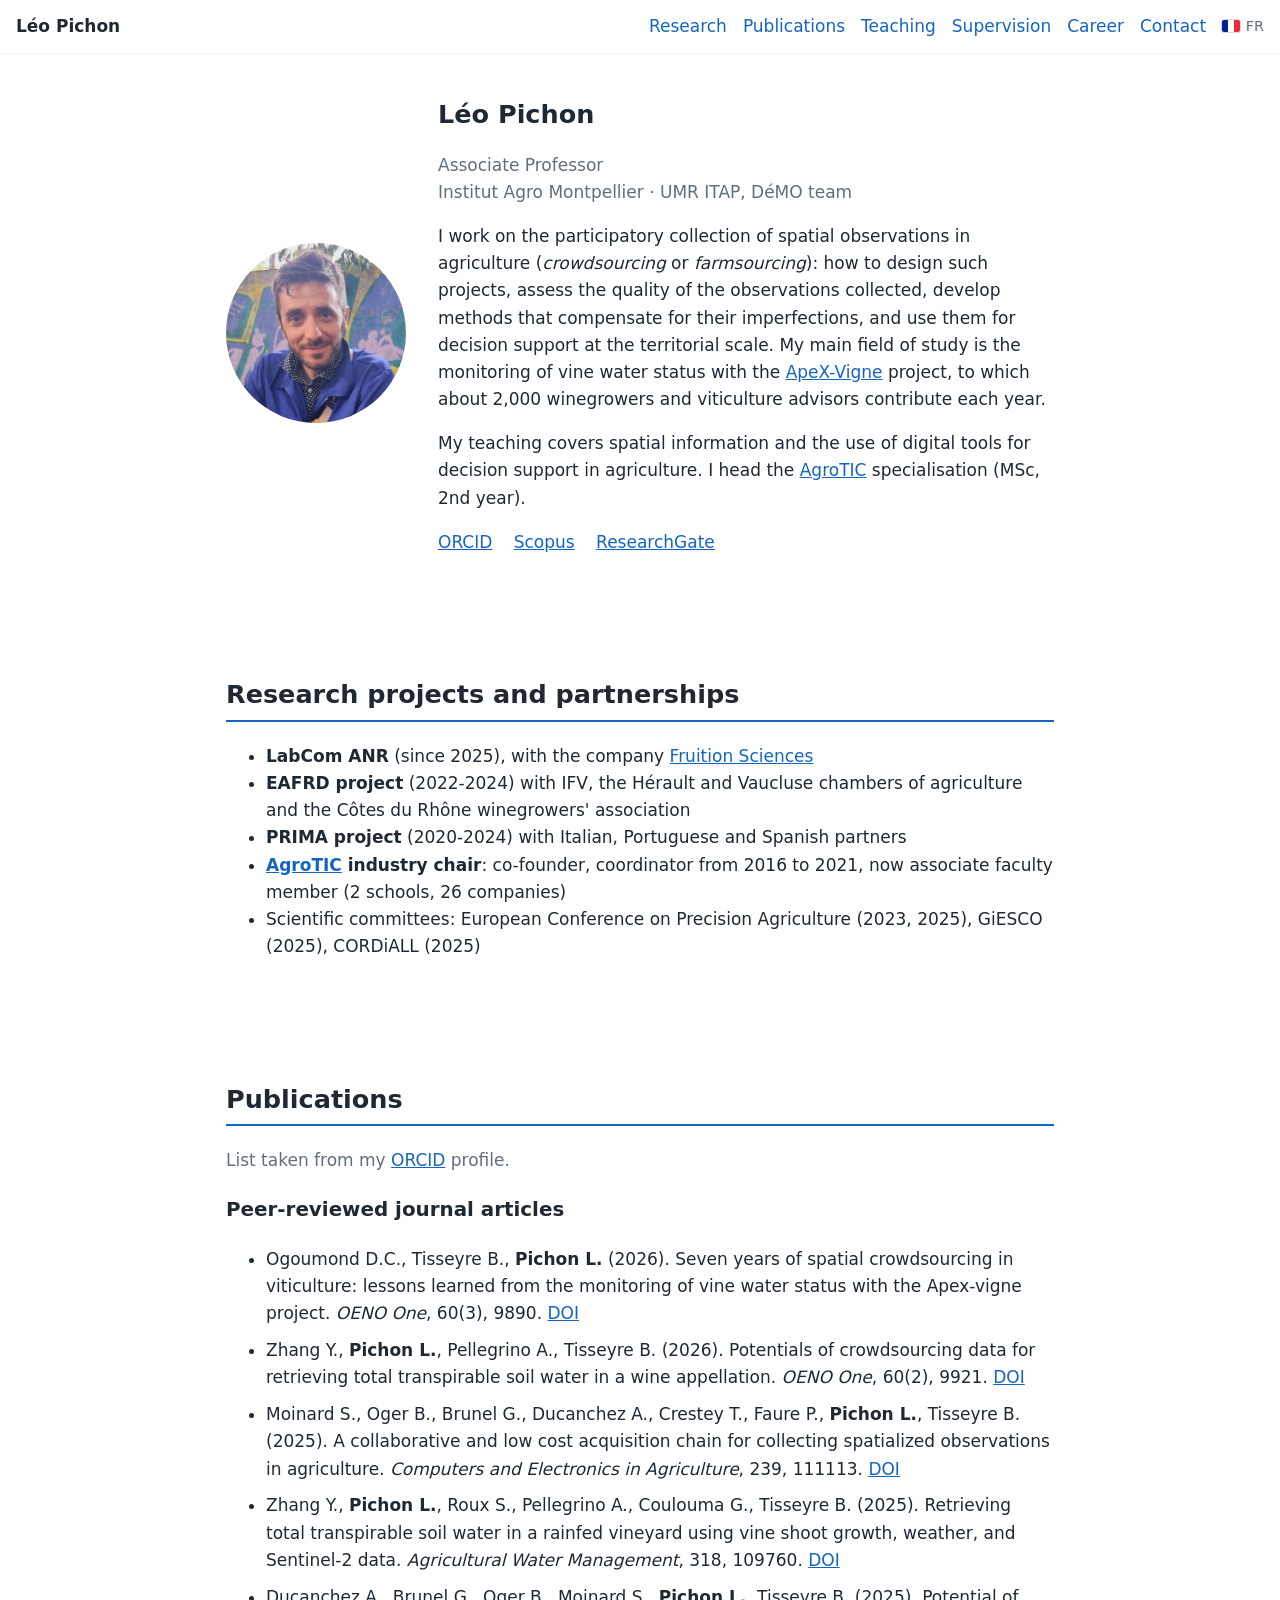
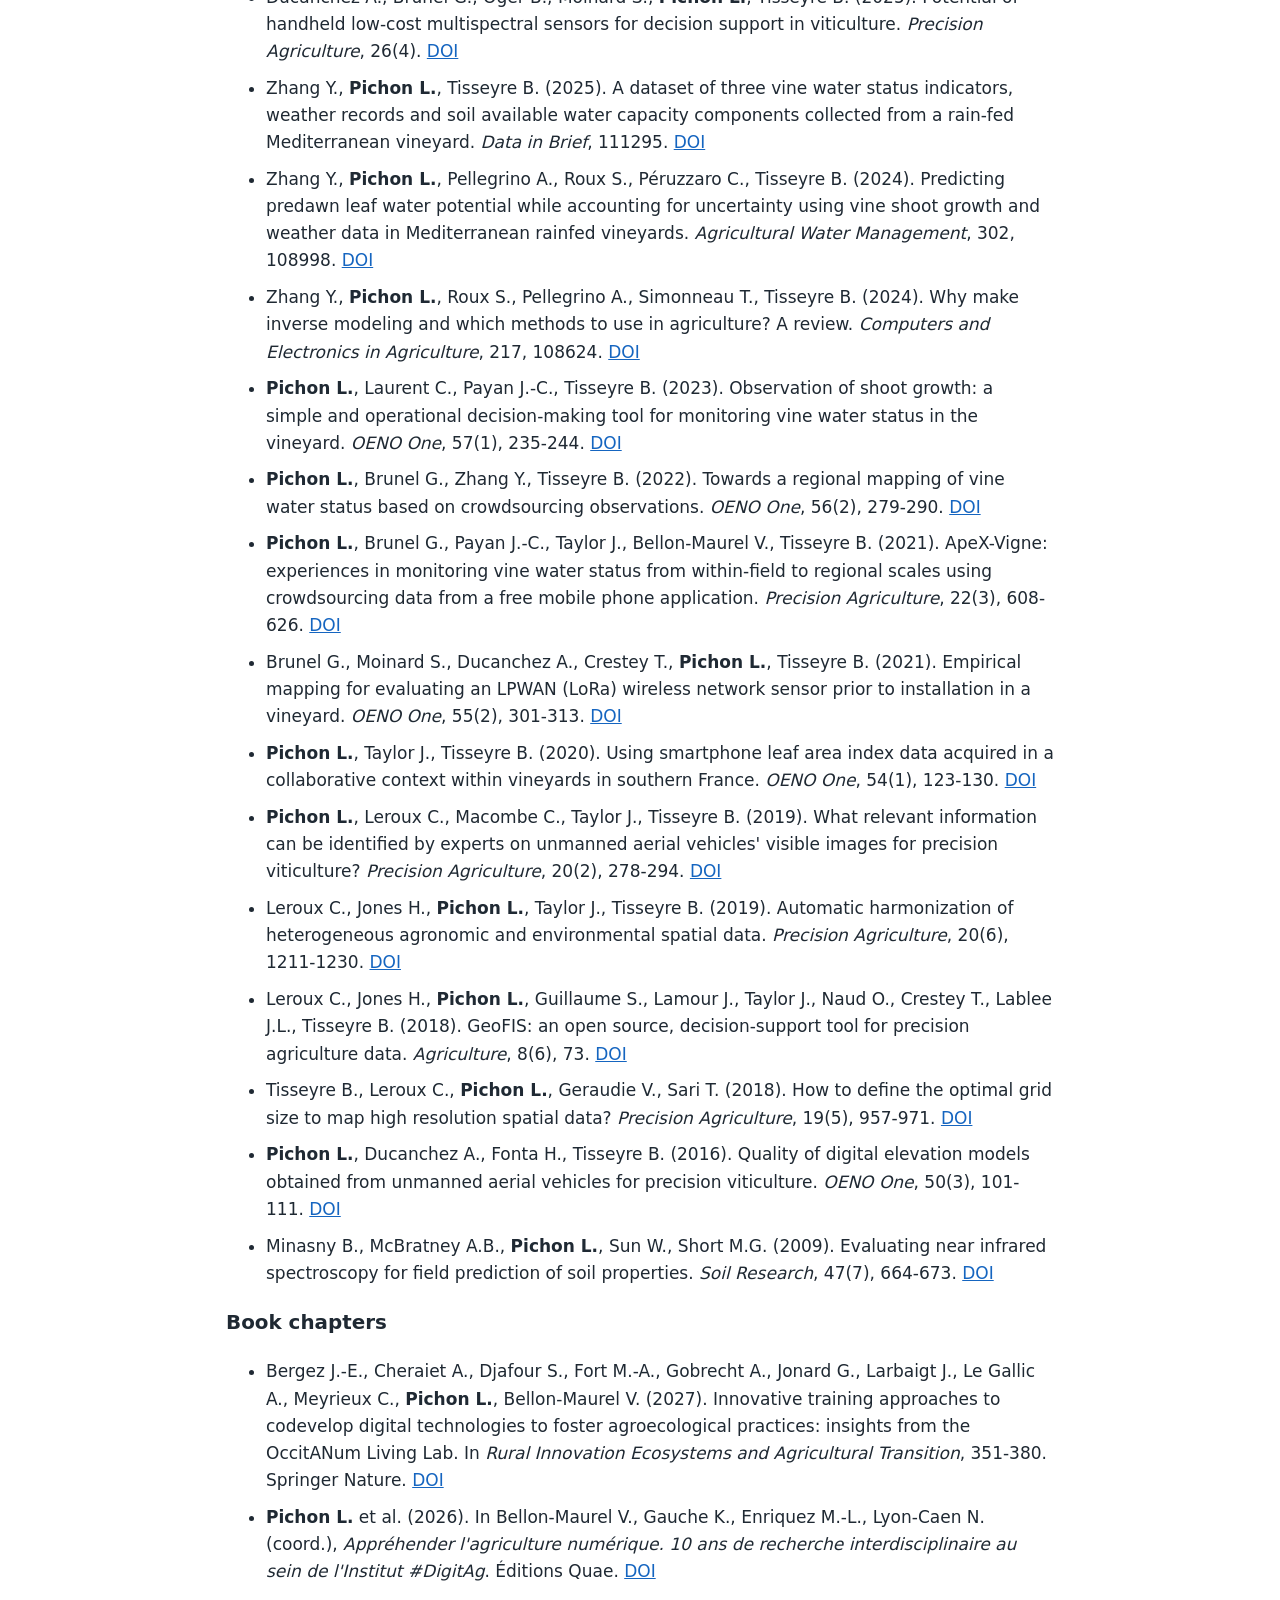
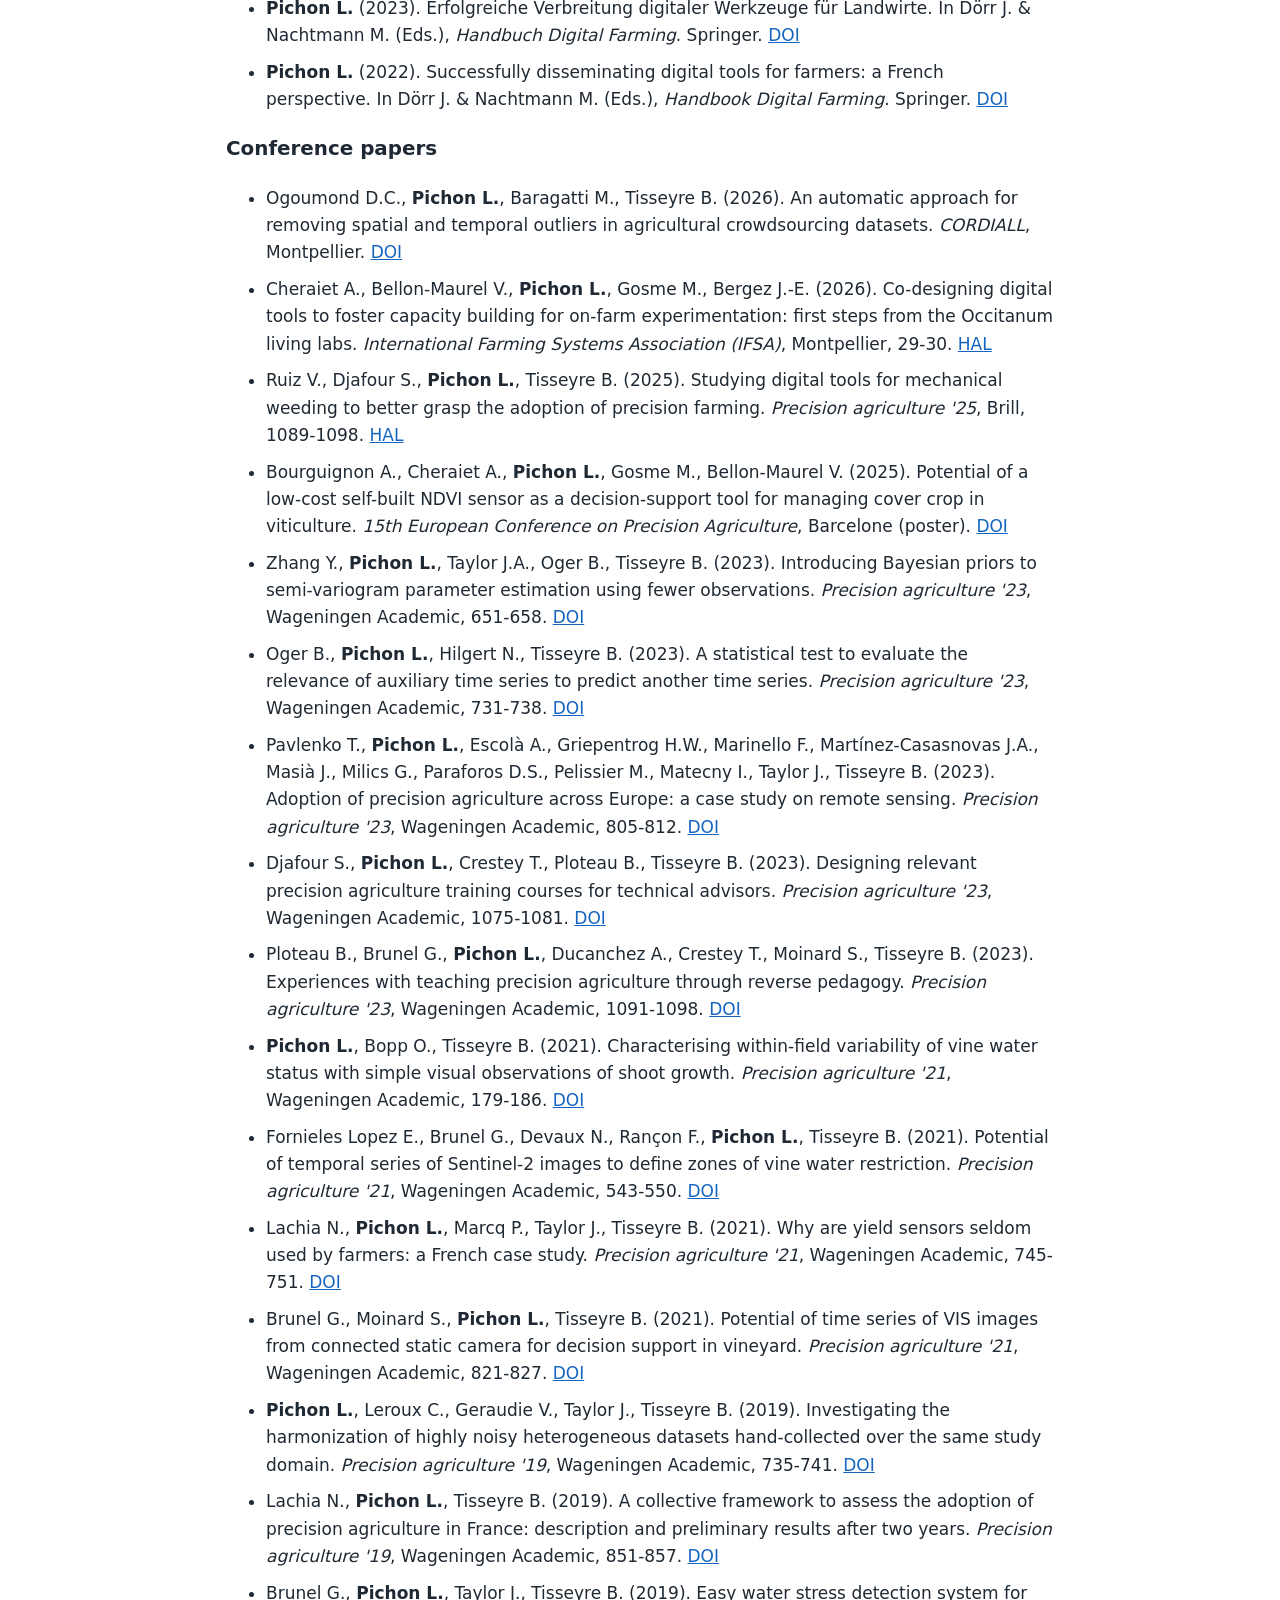
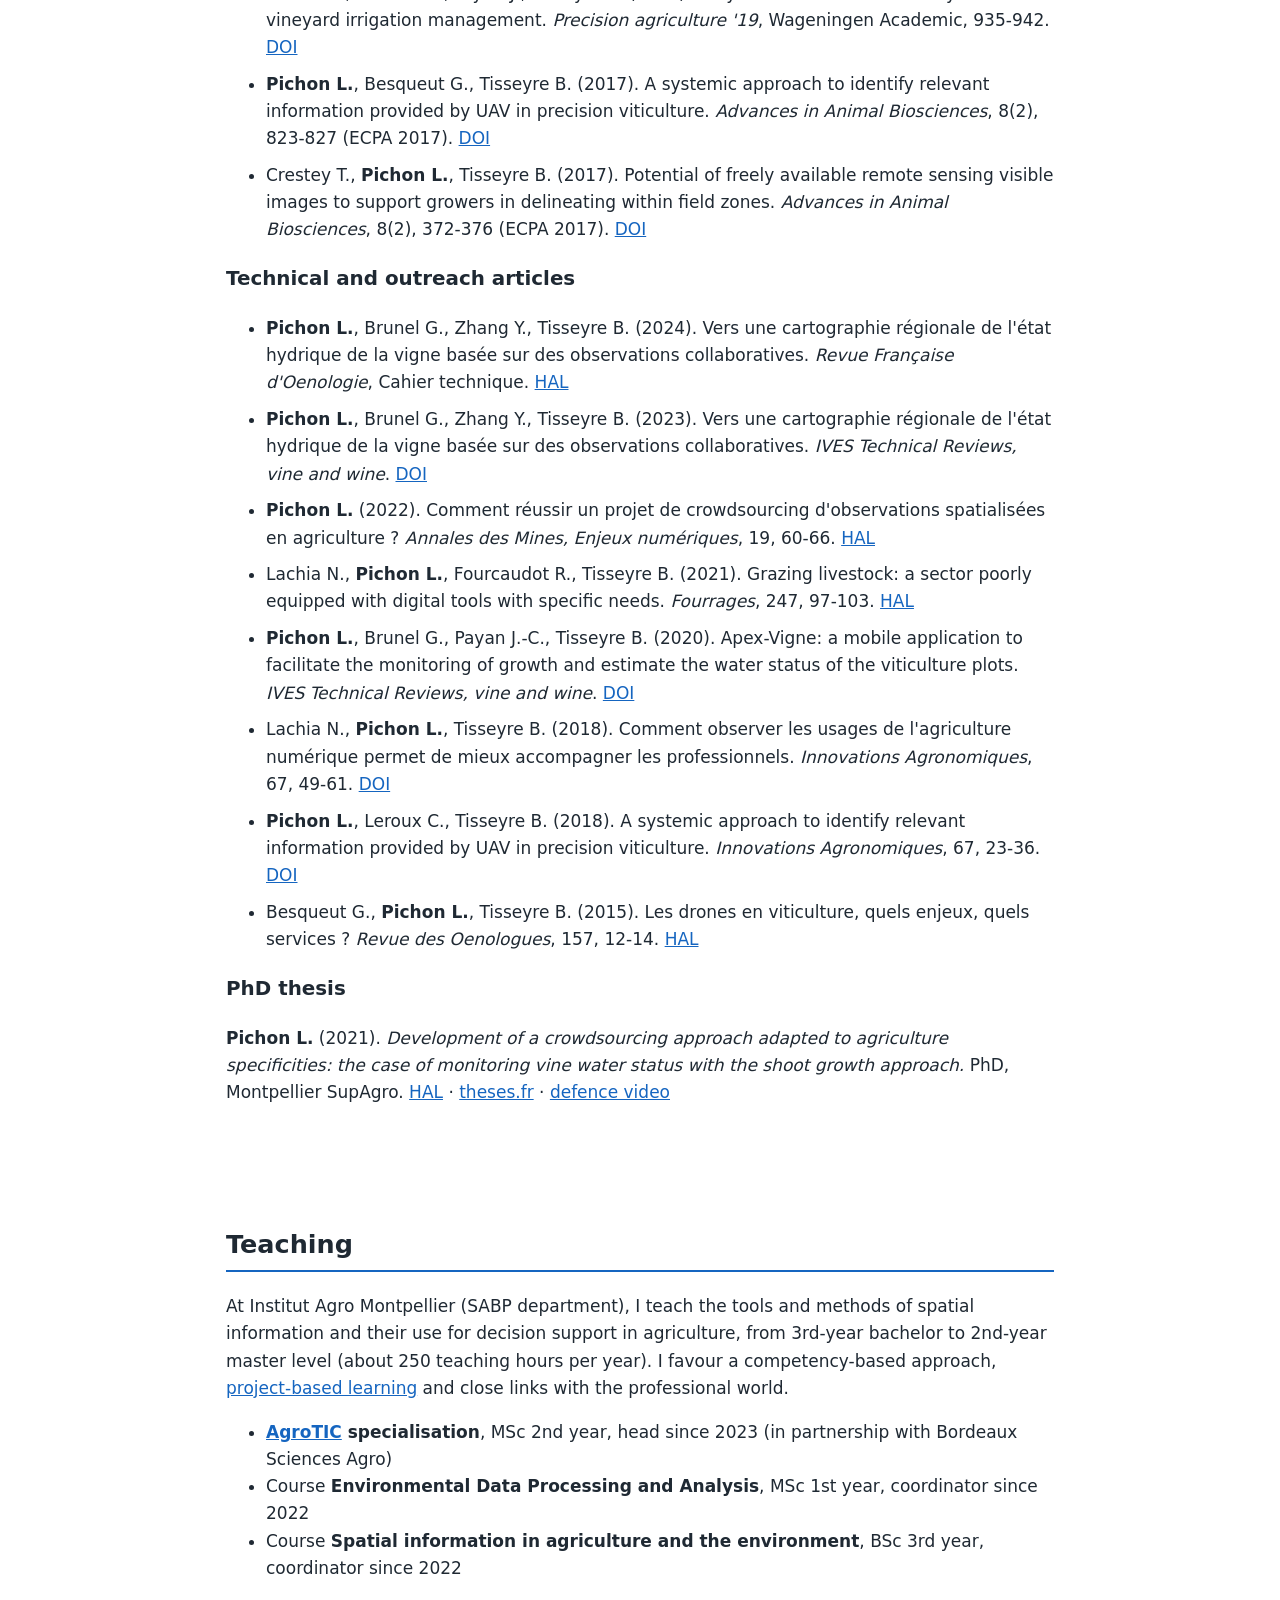
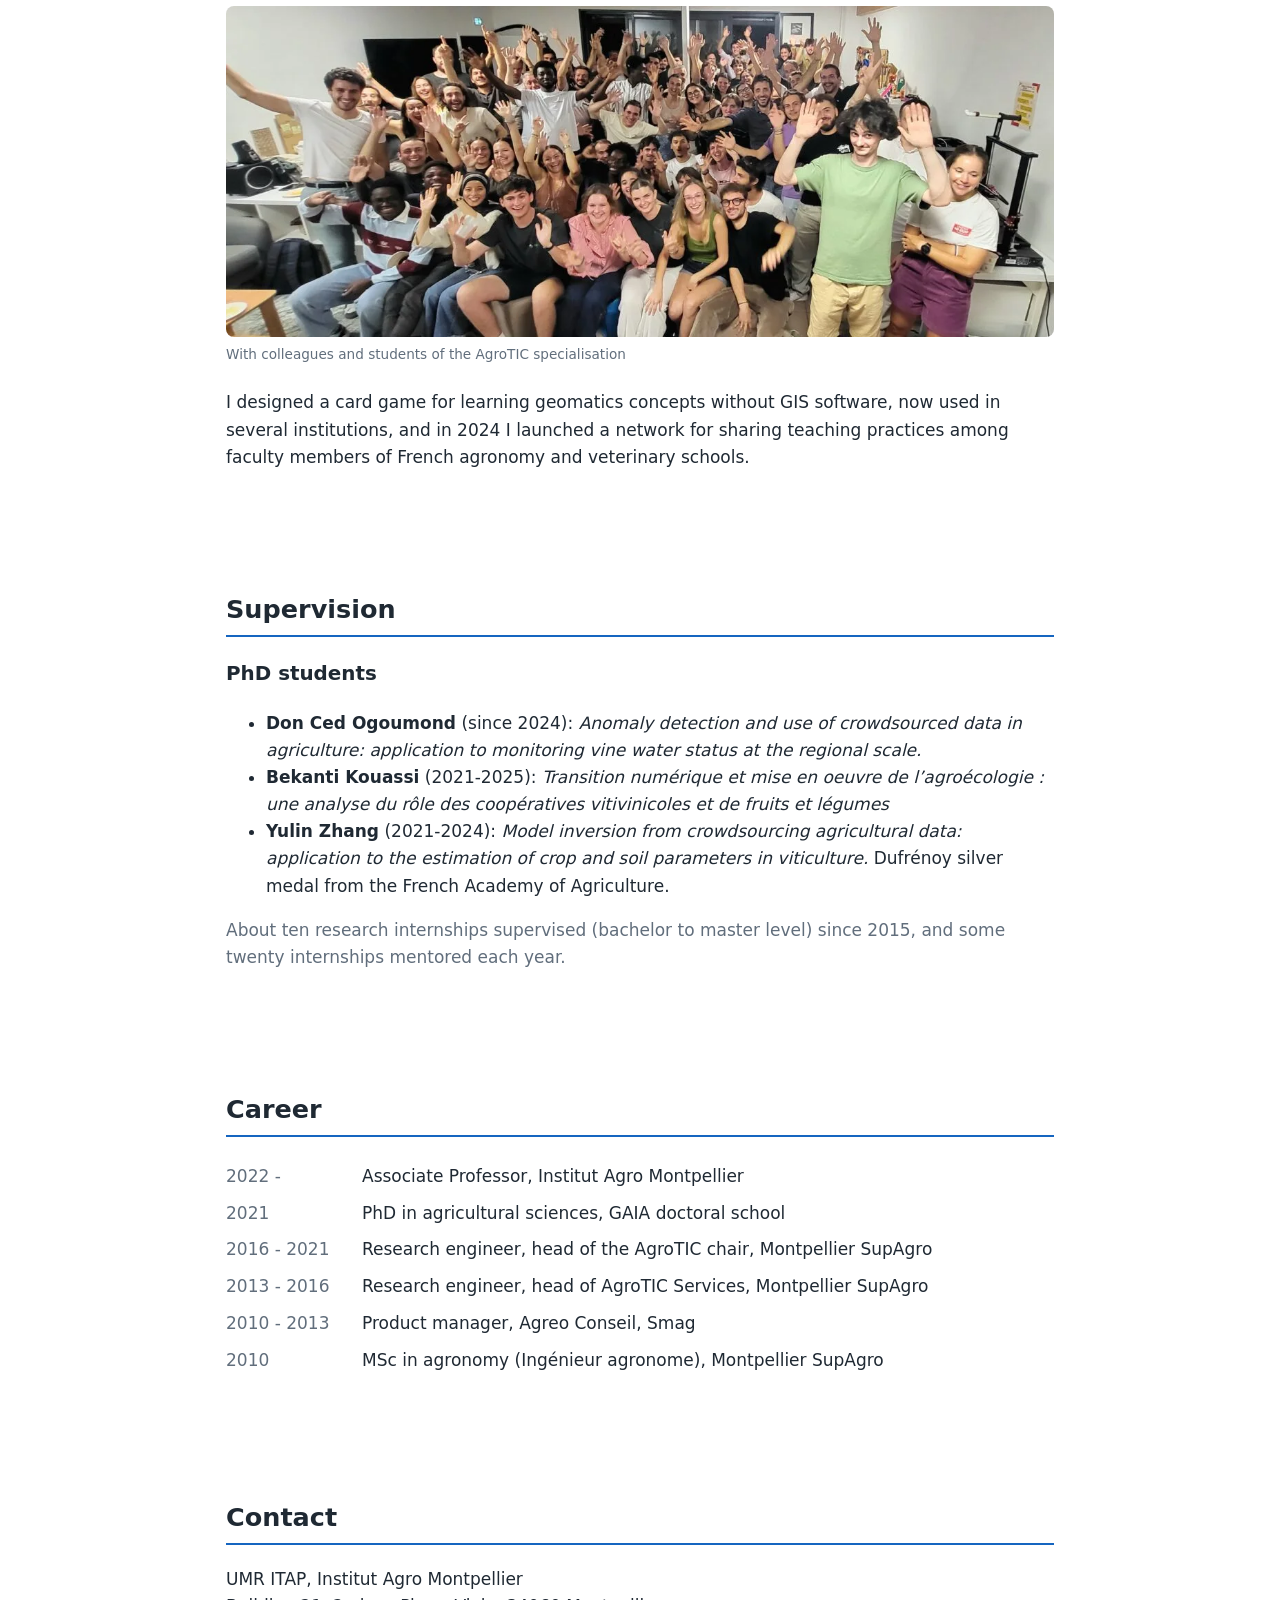
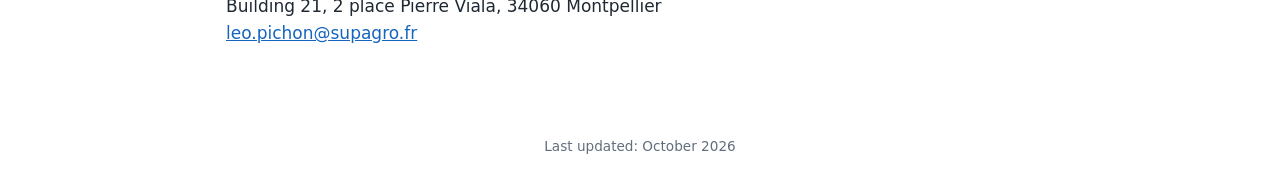
==== en/index.html @ 29e46fef "Ajoute une version anglaise de la page et un drapeau pour changer de langue Co-Authored-By: Claude O" ====
<!doctype html>
<html lang="en">
<head>
  <meta charset="utf-8">
  <meta name="viewport" content="width=device-width, initial-scale=1">
  <title>Personal web page: Léo Pichon · Crowdsourcing in agriculture</title>
  <meta name="description" content="Léo Pichon, associate professor at Institut Agro Montpellier (UMR ITAP). Crowdsourcing in agriculture, vine water status, ApeX-Vigne.">
  <link rel="canonical" href="https://leo-pichon.github.io/en/">
  <link rel="alternate" hreflang="fr" href="https://leo-pichon.github.io/">
  <link rel="alternate" hreflang="en" href="https://leo-pichon.github.io/en/">
  <meta property="og:type" content="profile">
  <meta property="og:title" content="Personal web page: Léo Pichon · Crowdsourcing in agriculture">
  <meta property="og:description" content="Associate professor at Institut Agro Montpellier (UMR ITAP).">
  <meta property="og:url" content="https://leo-pichon.github.io/en/">
  <meta property="og:image" content="https://leo-pichon.github.io/assets/photo.jpg">
  <script type="application/ld+json">
  {"@context":"https://schema.org","@type":"Person","name":"Léo Pichon",
   "jobTitle":"Associate Professor",
   "affiliation":{"@type":"Organization","name":"Institut Agro Montpellier"},
   "url":"https://leo-pichon.github.io/","image":"https://leo-pichon.github.io/assets/photo.jpg",
   "sameAs":["https://orcid.org/0000-0001-9522-2682","https://www.scopus.com/authid/detail.uri?authorId=57201085381","https://www.researchgate.net/profile/Leo-Pichon"]}
  </script>
  <link rel="stylesheet" href="../assets/style.css">
</head>
<body>
<header class="nav">
  <a class="brand" href="./">Léo Pichon</a>
  <nav>
    <a href="#recherche">Research</a>
    <a href="#publications">Publications</a>
    <a href="#enseignement">Teaching</a>
    <a href="#encadrement">Supervision</a>
    <a href="#parcours">Career</a>
    <a href="#contact">Contact</a>
    <a class="lang" href="../" hreflang="fr" lang="fr" title="Version française"><svg viewBox="0 0 3 2" width="18" height="12" aria-hidden="true"><path fill="#002395" d="M0 0h1v2H0z"/><path fill="#fff" d="M1 0h1v2H1z"/><path fill="#ED2939" d="M2 0h1v2H2z"/></svg> FR</a>
  </nav>
</header>

<main>
  <section id="apropos" class="hero">
    <img class="avatar" src="../assets/photo.jpg" alt="Photo of Léo Pichon">
    <div>
      <h1>Léo Pichon</h1>
      <p class="tagline">Associate Professor<br>
        Institut Agro Montpellier · UMR ITAP, DéMO team</p>
      <p>I work on the participatory collection of spatial observations in agriculture
        (<em>crowdsourcing</em> or <em>farmsourcing</em>): how to design such projects,
        assess the quality of the observations collected, develop methods that compensate for their imperfections, and use them for decision support at the territorial scale. My main field of study is the monitoring of vine water status with
        the&nbsp;<a href="https://apexvigne.agrotic.org/">ApeX-Vigne</a> project, to which about 2,000 winegrowers and viticulture advisors contribute each year.</p>
      <p>My teaching covers spatial information and the use of digital tools for decision support in agriculture. I head the <a href="https://www.agrotic.org/">AgroTIC</a> specialisation (MSc, 2nd year).</p>
      <p class="links">
        <a href="https://orcid.org/0000-0001-9522-2682">ORCID</a>
        <a href="https://www.scopus.com/authid/detail.uri?authorId=57201085381">Scopus</a>
        <a href="https://www.researchgate.net/profile/Leo-Pichon">ResearchGate</a></p>
    </div>
  </section>

  <section id="recherche">
    <h2>Research projects and partnerships</h2><ul><li><strong>LabCom ANR</strong> (since 2025), with the company <a href="https://fruitionsciences.com/">Fruition Sciences</a></li>
      <li><strong>EAFRD project</strong> (2022-2024) with IFV, the Hérault and Vaucluse chambers of agriculture and the Côtes du Rhône winegrowers' association</li>
      <li><strong>PRIMA project</strong> (2020-2024) with Italian, Portuguese and Spanish partners</li>
      <li><strong><a href="https://www.agrotic.org/mission/">AgroTIC</a> industry chair</strong>: co-founder, coordinator from 2016 to 2021, now associate faculty member (2 schools, 26 companies)</li>
      <li>Scientific committees: European Conference on Precision Agriculture (2023, 2025), GiESCO (2025), CORDiALL (2025)</li>
    </ul>
  </section>

  <section id="publications">
    <h2>Publications</h2>
    <p class="muted">List taken from my <a href="https://orcid.org/0000-0001-9522-2682">ORCID</a> profile.</p>
    <h3>Peer-reviewed journal articles</h3>
    <ul class="pubs">
      <li>Ogoumond D.C., Tisseyre B., <b>Pichon L.</b> (2026). Seven years of spatial crowdsourcing in viticulture: lessons learned from the monitoring of vine water status with the Apex-vigne project. <em>OENO One</em>, 60(3), 9890. <a href="https://doi.org/10.20870/oeno-one.2026.60.3.9890">DOI</a></li>
      <li>Zhang Y., <b>Pichon L.</b>, Pellegrino A., Tisseyre B. (2026). Potentials of crowdsourcing data for retrieving total transpirable soil water in a wine appellation. <em>OENO One</em>, 60(2), 9921. <a href="https://doi.org/10.20870/oeno-one.2026.60.2.9921">DOI</a></li>
      <li>Moinard S., Oger B., Brunel G., Ducanchez A., Crestey T., Faure P., <b>Pichon L.</b>, Tisseyre B. (2025). A collaborative and low cost acquisition chain for collecting spatialized observations in agriculture. <em>Computers and Electronics in Agriculture</em>, 239, 111113. <a href="https://doi.org/10.1016/j.compag.2025.111113">DOI</a></li>
      <li>Zhang Y., <b>Pichon L.</b>, Roux S., Pellegrino A., Coulouma G., Tisseyre B. (2025). Retrieving total transpirable soil water in a rainfed vineyard using vine shoot growth, weather, and Sentinel-2 data. <em>Agricultural Water Management</em>, 318, 109760. <a href="https://doi.org/10.1016/j.agwat.2025.109760">DOI</a></li>
      <li>Ducanchez A., Brunel G., Oger B., Moinard S., <b>Pichon L.</b>, Tisseyre B. (2025). Potential of handheld low-cost multispectral sensors for decision support in viticulture. <em>Precision Agriculture</em>, 26(4). <a href="https://doi.org/10.1007/s11119-025-10259-9">DOI</a></li>
      <li>Zhang Y., <b>Pichon L.</b>, Tisseyre B. (2025). A dataset of three vine water status indicators, weather records and soil available water capacity components collected from a rain-fed Mediterranean vineyard. <em>Data in Brief</em>, 111295. <a href="https://doi.org/10.1016/j.dib.2025.111295">DOI</a></li>
      <li>Zhang Y., <b>Pichon L.</b>, Pellegrino A., Roux S., Péruzzaro C., Tisseyre B. (2024). Predicting predawn leaf water potential while accounting for uncertainty using vine shoot growth and weather data in Mediterranean rainfed vineyards. <em>Agricultural Water Management</em>, 302, 108998. <a href="https://doi.org/10.1016/j.agwat.2024.108998">DOI</a></li>
      <li>Zhang Y., <b>Pichon L.</b>, Roux S., Pellegrino A., Simonneau T., Tisseyre B. (2024). Why make inverse modeling and which methods to use in agriculture? A review. <em>Computers and Electronics in Agriculture</em>, 217, 108624. <a href="https://doi.org/10.1016/j.compag.2024.108624">DOI</a></li>
      <li><b>Pichon L.</b>, Laurent C., Payan J.-C., Tisseyre B. (2023). Observation of shoot growth: a simple and operational decision-making tool for monitoring vine water status in the vineyard. <em>OENO One</em>, 57(1), 235-244. <a href="https://doi.org/10.20870/oeno-one.2023.57.1.5481">DOI</a></li>
      <li><b>Pichon L.</b>, Brunel G., Zhang Y., Tisseyre B. (2022). Towards a regional mapping of vine water status based on crowdsourcing observations. <em>OENO One</em>, 56(2), 279-290. <a href="https://doi.org/10.20870/oeno-one.2022.56.2.5442">DOI</a></li>
      <li><b>Pichon L.</b>, Brunel G., Payan J.-C., Taylor J., Bellon-Maurel V., Tisseyre B. (2021). ApeX-Vigne: experiences in monitoring vine water status from within-field to regional scales using crowdsourcing data from a free mobile phone application. <em>Precision Agriculture</em>, 22(3), 608-626. <a href="https://doi.org/10.1007/s11119-021-09797-9">DOI</a></li>
      <li>Brunel G., Moinard S., Ducanchez A., Crestey T., <b>Pichon L.</b>, Tisseyre B. (2021). Empirical mapping for evaluating an LPWAN (LoRa) wireless network sensor prior to installation in a vineyard. <em>OENO One</em>, 55(2), 301-313. <a href="https://doi.org/10.20870/oeno-one.2021.55.2.3102">DOI</a></li>
      <li><b>Pichon L.</b>, Taylor J., Tisseyre B. (2020). Using smartphone leaf area index data acquired in a collaborative context within vineyards in southern France. <em>OENO One</em>, 54(1), 123-130. <a href="https://doi.org/10.20870/oeno-one.2020.54.1.2481">DOI</a></li>
      <li><b>Pichon L.</b>, Leroux C., Macombe C., Taylor J., Tisseyre B. (2019). What relevant information can be identified by experts on unmanned aerial vehicles' visible images for precision viticulture? <em>Precision Agriculture</em>, 20(2), 278-294. <a href="https://doi.org/10.1007/s11119-019-09634-0">DOI</a></li>
      <li>Leroux C., Jones H., <b>Pichon L.</b>, Taylor J., Tisseyre B. (2019). Automatic harmonization of heterogeneous agronomic and environmental spatial data. <em>Precision Agriculture</em>, 20(6), 1211-1230. <a href="https://doi.org/10.1007/s11119-019-09650-0">DOI</a></li>
      <li>Leroux C., Jones H., <b>Pichon L.</b>, Guillaume S., Lamour J., Taylor J., Naud O., Crestey T., Lablee J.L., Tisseyre B. (2018). GeoFIS: an open source, decision-support tool for precision agriculture data. <em>Agriculture</em>, 8(6), 73. <a href="https://doi.org/10.3390/agriculture8060073">DOI</a></li>
      <li>Tisseyre B., Leroux C., <b>Pichon L.</b>, Geraudie V., Sari T. (2018). How to define the optimal grid size to map high resolution spatial data? <em>Precision Agriculture</em>, 19(5), 957-971. <a href="https://doi.org/10.1007/s11119-018-9566-5">DOI</a></li>
      <li><b>Pichon L.</b>, Ducanchez A., Fonta H., Tisseyre B. (2016). Quality of digital elevation models obtained from unmanned aerial vehicles for precision viticulture. <em>OENO One</em>, 50(3), 101-111. <a href="https://doi.org/10.20870/oeno-one.2016.50.3.1177">DOI</a></li>
      <li>Minasny B., McBratney A.B., <b>Pichon L.</b>, Sun W., Short M.G. (2009). Evaluating near infrared spectroscopy for field prediction of soil properties. <em>Soil Research</em>, 47(7), 664-673. <a href="https://doi.org/10.1071/SR09005">DOI</a></li>
    </ul>
    <h3>Book chapters</h3>
    <ul class="pubs">
      <li>Bergez J.-E., Cheraiet A., Djafour S., Fort M.-A., Gobrecht A., Jonard G., Larbaigt J., Le Gallic A., Meyrieux C., <b>Pichon L.</b>, Bellon-Maurel V. (2027). Innovative training approaches to codevelop digital technologies to foster agroecological practices: insights from the OccitANum Living Lab. In <em>Rural Innovation Ecosystems and Agricultural Transition</em>, 351-380. Springer Nature. <a href="https://doi.org/10.1007/978-3-032-33157-1_14">DOI</a></li>
      <li><b>Pichon L.</b> et al. (2026). In Bellon-Maurel V., Gauche K., Enriquez M.-L., Lyon-Caen N. (coord.), <em>Appréhender l'agriculture numérique. 10 ans de recherche interdisciplinaire au sein de l'Institut #DigitAg</em>. Éditions Quae. <a href="https://doi.org/10.35690/978-2-7592-4255-9">DOI</a></li>
      <li><b>Pichon L.</b> (2023). Erfolgreiche Verbreitung digitaler Werkzeuge für Landwirte. In Dörr J. &amp; Nachtmann M. (Eds.), <em>Handbuch Digital Farming</em>. Springer. <a href="https://doi.org/10.1007/978-3-662-67086-6">DOI</a></li>
      <li><b>Pichon L.</b> (2022). Successfully disseminating digital tools for farmers: a French perspective. In Dörr J. &amp; Nachtmann M. (Eds.), <em>Handbook Digital Farming</em>. Springer. <a href="https://doi.org/10.1007/978-3-662-64378-5">DOI</a></li>
    </ul>
    <h3>Conference papers</h3>
    <ul class="pubs">
      <li>Ogoumond D.C., <b>Pichon L.</b>, Baragatti M., Tisseyre B. (2026). An automatic approach for removing spatial and temporal outliers in agricultural crowdsourcing datasets. <em>CORDIALL</em>, Montpellier. <a href="https://doi.org/10.17180/3t4g-b096">DOI</a></li>
      <li>Cheraiet A., Bellon-Maurel V., <b>Pichon L.</b>, Gosme M., Bergez J.-E. (2026). Co-designing digital tools to foster capacity building for on-farm experimentation: first steps from the Occitanum living labs. <em>International Farming Systems Association (IFSA)</em>, Montpellier, 29-30. <a href="https://hal.inrae.fr/hal-05700264">HAL</a></li>
      <li>Ruiz V., Djafour S., <b>Pichon L.</b>, Tisseyre B. (2025). Studying digital tools for mechanical weeding to better grasp the adoption of precision farming. <em>Precision agriculture '25</em>, Brill, 1089-1098. <a href="https://institut-agro-montpellier.hal.science/hal-05474745">HAL</a></li>
      <li>Bourguignon A., Cheraiet A., <b>Pichon L.</b>, Gosme M., Bellon-Maurel V. (2025). Potential of a low-cost self-built NDVI sensor as a decision-support tool for managing cover crop in viticulture. <em>15th European Conference on Precision Agriculture</em>, Barcelone (poster). <a href="https://doi.org/10.5821/ebook-9791387613570">DOI</a></li>
      <li>Zhang Y., <b>Pichon L.</b>, Taylor J.A., Oger B., Tisseyre B. (2023). Introducing Bayesian priors to semi-variogram parameter estimation using fewer observations. <em>Precision agriculture '23</em>, Wageningen Academic, 651-658. <a href="https://doi.org/10.3920/978-90-8686-947-3_82">DOI</a></li>
      <li>Oger B., <b>Pichon L.</b>, Hilgert N., Tisseyre B. (2023). A statistical test to evaluate the relevance of auxiliary time series to predict another time series. <em>Precision agriculture '23</em>, Wageningen Academic, 731-738. <a href="https://doi.org/10.3920/978-90-8686-947-3_92">DOI</a></li>
      <li>Pavlenko T., <b>Pichon L.</b>, Escolà A., Griepentrog H.W., Marinello F., Martínez-Casasnovas J.A., Masià J., Milics G., Paraforos D.S., Pelissier M., Matecny I., Taylor J., Tisseyre B. (2023). Adoption of precision agriculture across Europe: a case study on remote sensing. <em>Precision agriculture '23</em>, Wageningen Academic, 805-812. <a href="https://doi.org/10.3920/978-90-8686-947-3_101">DOI</a></li>
      <li>Djafour S., <b>Pichon L.</b>, Crestey T., Ploteau B., Tisseyre B. (2023). Designing relevant precision agriculture training courses for technical advisors. <em>Precision agriculture '23</em>, Wageningen Academic, 1075-1081. <a href="https://doi.org/10.3920/978-90-8686-947-3_135">DOI</a></li>
      <li>Ploteau B., Brunel G., <b>Pichon L.</b>, Ducanchez A., Crestey T., Moinard S., Tisseyre B. (2023). Experiences with teaching precision agriculture through reverse pedagogy. <em>Precision agriculture '23</em>, Wageningen Academic, 1091-1098. <a href="https://doi.org/10.3920/978-90-8686-947-3_137">DOI</a></li>
      <li><b>Pichon L.</b>, Bopp O., Tisseyre B. (2021). Characterising within-field variability of vine water status with simple visual observations of shoot growth. <em>Precision agriculture '21</em>, Wageningen Academic, 179-186. <a href="https://doi.org/10.3920/978-90-8686-916-9_20">DOI</a></li>
      <li>Fornieles Lopez E., Brunel G., Devaux N., Rançon F., <b>Pichon L.</b>, Tisseyre B. (2021). Potential of temporal series of Sentinel-2 images to define zones of vine water restriction. <em>Precision agriculture '21</em>, Wageningen Academic, 543-550. <a href="https://doi.org/10.3920/978-90-8686-916-9_65">DOI</a></li>
      <li>Lachia N., <b>Pichon L.</b>, Marcq P., Taylor J., Tisseyre B. (2021). Why are yield sensors seldom used by farmers: a French case study. <em>Precision agriculture '21</em>, Wageningen Academic, 745-751. <a href="https://doi.org/10.3920/978-90-8686-916-9_89">DOI</a></li>
      <li>Brunel G., Moinard S., <b>Pichon L.</b>, Tisseyre B. (2021). Potential of time series of VIS images from connected static camera for decision support in vineyard. <em>Precision agriculture '21</em>, Wageningen Academic, 821-827. <a href="https://doi.org/10.3920/978-90-8686-916-9_98">DOI</a></li>
      <li><b>Pichon L.</b>, Leroux C., Geraudie V., Taylor J., Tisseyre B. (2019). Investigating the harmonization of highly noisy heterogeneous datasets hand-collected over the same study domain. <em>Precision agriculture '19</em>, Wageningen Academic, 735-741. <a href="https://doi.org/10.3920/978-90-8686-888-9_91">DOI</a></li>
      <li>Lachia N., <b>Pichon L.</b>, Tisseyre B. (2019). A collective framework to assess the adoption of precision agriculture in France: description and preliminary results after two years. <em>Precision agriculture '19</em>, Wageningen Academic, 851-857. <a href="https://doi.org/10.3920/978-90-8686-888-9_105">DOI</a></li>
      <li>Brunel G., <b>Pichon L.</b>, Taylor J., Tisseyre B. (2019). Easy water stress detection system for vineyard irrigation management. <em>Precision agriculture '19</em>, Wageningen Academic, 935-942. <a href="https://doi.org/10.3920/978-90-8686-888-9_115">DOI</a></li>
      <li><b>Pichon L.</b>, Besqueut G., Tisseyre B. (2017). A systemic approach to identify relevant information provided by UAV in precision viticulture. <em>Advances in Animal Biosciences</em>, 8(2), 823-827 (ECPA 2017). <a href="https://doi.org/10.1017/S2040470017001194">DOI</a></li>
      <li>Crestey T., <b>Pichon L.</b>, Tisseyre B. (2017). Potential of freely available remote sensing visible images to support growers in delineating within field zones. <em>Advances in Animal Biosciences</em>, 8(2), 372-376 (ECPA 2017). <a href="https://doi.org/10.1017/S2040470017000437">DOI</a></li>
    </ul>
    <h3>Technical and outreach articles</h3>
    <ul class="pubs">
      <li><b>Pichon L.</b>, Brunel G., Zhang Y., Tisseyre B. (2024). Vers une cartographie régionale de l'état hydrique de la vigne basée sur des observations collaboratives. <em>Revue Française d'Oenologie</em>, Cahier technique. <a href="https://institut-agro-montpellier.hal.science/hal-04943262">HAL</a></li>
      <li><b>Pichon L.</b>, Brunel G., Zhang Y., Tisseyre B. (2023). Vers une cartographie régionale de l'état hydrique de la vigne basée sur des observations collaboratives. <em>IVES Technical Reviews, vine and wine</em>. <a href="https://doi.org/10.20870/ives-tr.2023.7499">DOI</a></li>
      <li><b>Pichon L.</b> (2022). Comment réussir un projet de crowdsourcing d'observations spatialisées en agriculture ? <em>Annales des Mines, Enjeux numériques</em>, 19, 60-66. <a href="https://hal.inrae.fr/hal-05308613">HAL</a></li>
      <li>Lachia N., <b>Pichon L.</b>, Fourcaudot R., Tisseyre B. (2021). Grazing livestock: a sector poorly equipped with digital tools with specific needs. <em>Fourrages</em>, 247, 97-103. <a href="https://hal.inrae.fr/hal-03365284">HAL</a></li>
      <li><b>Pichon L.</b>, Brunel G., Payan J.-C., Tisseyre B. (2020). Apex-Vigne: a mobile application to facilitate the monitoring of growth and estimate the water status of the viticulture plots. <em>IVES Technical Reviews, vine and wine</em>. <a href="https://doi.org/10.20870/ives-tr.2020.3558">DOI</a></li>
      <li>Lachia N., <b>Pichon L.</b>, Tisseyre B. (2018). Comment observer les usages de l'agriculture numérique permet de mieux accompagner les professionnels. <em>Innovations Agronomiques</em>, 67, 49-61. <a href="https://doi.org/10.15454/LLW3BS">DOI</a></li>
      <li><b>Pichon L.</b>, Leroux C., Tisseyre B. (2018). A systemic approach to identify relevant information provided by UAV in precision viticulture. <em>Innovations Agronomiques</em>, 67, 23-36. <a href="https://doi.org/10.15454/sk6m7b">DOI</a></li>
      <li>Besqueut G., <b>Pichon L.</b>, Tisseyre B. (2015). Les drones en viticulture, quels enjeux, quels services ? <em>Revue des Oenologues</em>, 157, 12-14. <a href="https://hal.inrae.fr/hal-02602076">HAL</a></li>
    </ul>
    <h3>PhD thesis</h3>
    <p><b>Pichon L.</b> (2021). <em>Development of a crowdsourcing approach adapted to agriculture specificities: the case of monitoring vine water status with the shoot growth approach.</em> PhD, Montpellier SupAgro.
      <a href="https://theses.hal.science/tel-04065976">HAL</a> · <a href="https://www.theses.fr/s194732">theses.fr</a> · <a href="https://www.youtube.com/watch?v=z3uXicsBjlw&amp;t=8128s">defence video</a></p>
  </section>

  <section id="enseignement">
    <h2>Teaching</h2>
    <p>At Institut Agro Montpellier (SABP department), I teach the tools and methods of spatial information
      and their use for decision support in agriculture, from 3rd-year bachelor to 2nd-year master level (about 250 teaching hours per year).
      I favour a competency-based approach, <a href="https://www.youtube.com/watch?v=vGZlplYFHZA">project-based learning</a> and close links with the professional world.</p>
    <ul>
      <li><strong><a href="https://www.agrotic.org/">AgroTIC</a> specialisation</strong>, MSc 2nd year, head since 2023 (in partnership with Bordeaux Sciences Agro)</li><li>Course <strong>Environmental Data Processing and Analysis</strong>, MSc 1st year, coordinator since 2022</li><li>Course <strong>Spatial information in agriculture and the environment</strong>, BSc 3rd year, coordinator since 2022</li>
    </ul>
    <figure class="photo">
      <img src="../assets/paella.webp" width="1200" height="480" alt="AgroTIC specialisation graduation paella, with teachers, students and graduates" loading="lazy">
      <figcaption>With colleagues and students of the AgroTIC specialisation</figcaption>
    </figure>
    <p>I designed a card game for learning geomatics concepts without GIS software, now
      used in several institutions, and in 2024 I launched a network for sharing teaching practices among
      faculty members of French agronomy and veterinary schools.</p>
  </section>

  <section id="encadrement">
    <h2>Supervision</h2>
    <h3>PhD students</h3>
    <ul>
      <li><strong>Don Ced Ogoumond</strong> (since 2024): <em>Anomaly detection and use of crowdsourced data in agriculture: application to monitoring vine water status at the regional scale.</em></li>
      <li><strong>Bekanti Kouassi</strong> (2021-2025): <em>Transition numérique et mise en oeuvre de l’agroécologie : une analyse du rôle des coopératives vitivinicoles et de fruits et légumes</em></li>
      <li><strong>Yulin Zhang</strong> (2021-2024): <em>Model inversion from crowdsourcing agricultural data: application to the estimation of crop and soil parameters in viticulture.</em> Dufrénoy silver medal from the French Academy of Agriculture.</li>
    </ul>
    <p class="muted">About ten research internships supervised (bachelor to master level) since 2015, and some twenty internships mentored each year.</p>
  </section>

  <section id="parcours">
    <h2>Career</h2>
    <ul class="timeline">
      <li><span>2022 -</span> Associate Professor, Institut Agro Montpellier</li><li><span>2021</span> PhD in agricultural sciences, GAIA doctoral school</li>
      <li><span>2016 - 2021</span> Research engineer, head of the AgroTIC chair, Montpellier SupAgro</li>
      <li><span>2013 - 2016</span> Research engineer, head of AgroTIC Services, Montpellier SupAgro</li>
      <li><span>2010 - 2013</span> Product manager, Agreo Conseil, Smag</li><li><span>2010</span> MSc in agronomy (Ingénieur agronome), Montpellier SupAgro</li>
    </ul>
  </section>

  <section id="contact">
    <h2>Contact</h2>
    <p>UMR ITAP, Institut Agro Montpellier<br>
       Building 21, 2 place Pierre Viala, 34060 Montpellier<br>
       <a href="mailto:leo.pichon@supagro.fr">leo.pichon@supagro.fr</a></p>
  </section>
</main>

<footer>Last updated: October 2026</footer>
</body>
</html>
---- assets/style.css ----
:root { --fg:#1f2933; --muted:#616e7c; --accent:#1565c0; --bg:#fff; --card:#f5f7fa; }
@media (prefers-color-scheme: dark) {
  :root { --fg:#e4e7eb; --muted:#9aa5b1; --accent:#64b5f6; --bg:#14181d; --card:#1f252c; }
}
* { box-sizing: border-box; }
body { margin:0; font:17px/1.6 system-ui, -apple-system, "Segoe UI", sans-serif; color:var(--fg); background:var(--bg); }
a { color:var(--accent); }
.nav { position:sticky; top:0; display:flex; flex-wrap:wrap; gap:.5rem 1.5rem; justify-content:space-between;
  align-items:center; padding:.8rem 1rem; background:var(--bg); border-bottom:1px solid var(--card); z-index:1; }
.nav nav { display:flex; flex-wrap:wrap; gap:.3rem 1rem; }
.nav a { text-decoration:none; }
.brand { font-weight:600; color:var(--fg) !important; }
main { max-width:860px; margin:0 auto; padding:0 1rem; }
section { padding:2.5rem 0; scroll-margin-top:4rem; }
h2 { border-bottom:2px solid var(--accent); padding-bottom:.3rem; }
.hero { display:flex; gap:2rem; align-items:center; flex-wrap:wrap; }
.avatar { width:180px; height:180px; border-radius:50%; object-fit:cover; background:var(--card); }
.hero > div { flex:1 1 300px; }
.hero h1 { margin:0; }
.tagline, .muted { color:var(--muted); }
.links a { margin-right:1rem; white-space:nowrap; }
.cards { display:grid; grid-template-columns:repeat(auto-fit, minmax(220px, 1fr)); gap:1rem; }
.cards article { background:var(--card); padding:1rem; border-radius:8px; }
.cards h3 { margin-top:0; font-size:1.05rem; }
.pubs li { margin-bottom:.6rem; }
footer { text-align:center; color:var(--muted); font-size:.85rem; padding:2rem 1rem; }
.avatar { display:flex; align-items:center; justify-content:center; font-size:3.5rem; font-weight:600; color:var(--accent); }
.timeline { list-style:none; padding:0; }
.timeline li { display:flex; gap:1rem; padding:.3rem 0; }
.timeline span { flex:0 0 7.5rem; color:var(--muted); }
.photo { margin:1.5rem 0; }
.photo img { width:100%; height:auto; border-radius:8px; display:block; }
.photo figcaption { color:var(--muted); font-size:.85rem; margin-top:.4rem; }
.nav a.lang { display:inline-flex; align-items:center; gap:.35rem; font-size:.9rem; color:var(--muted); }
.nav a.lang svg { border-radius:2px; box-shadow:0 0 0 1px rgba(0,0,0,.15); }
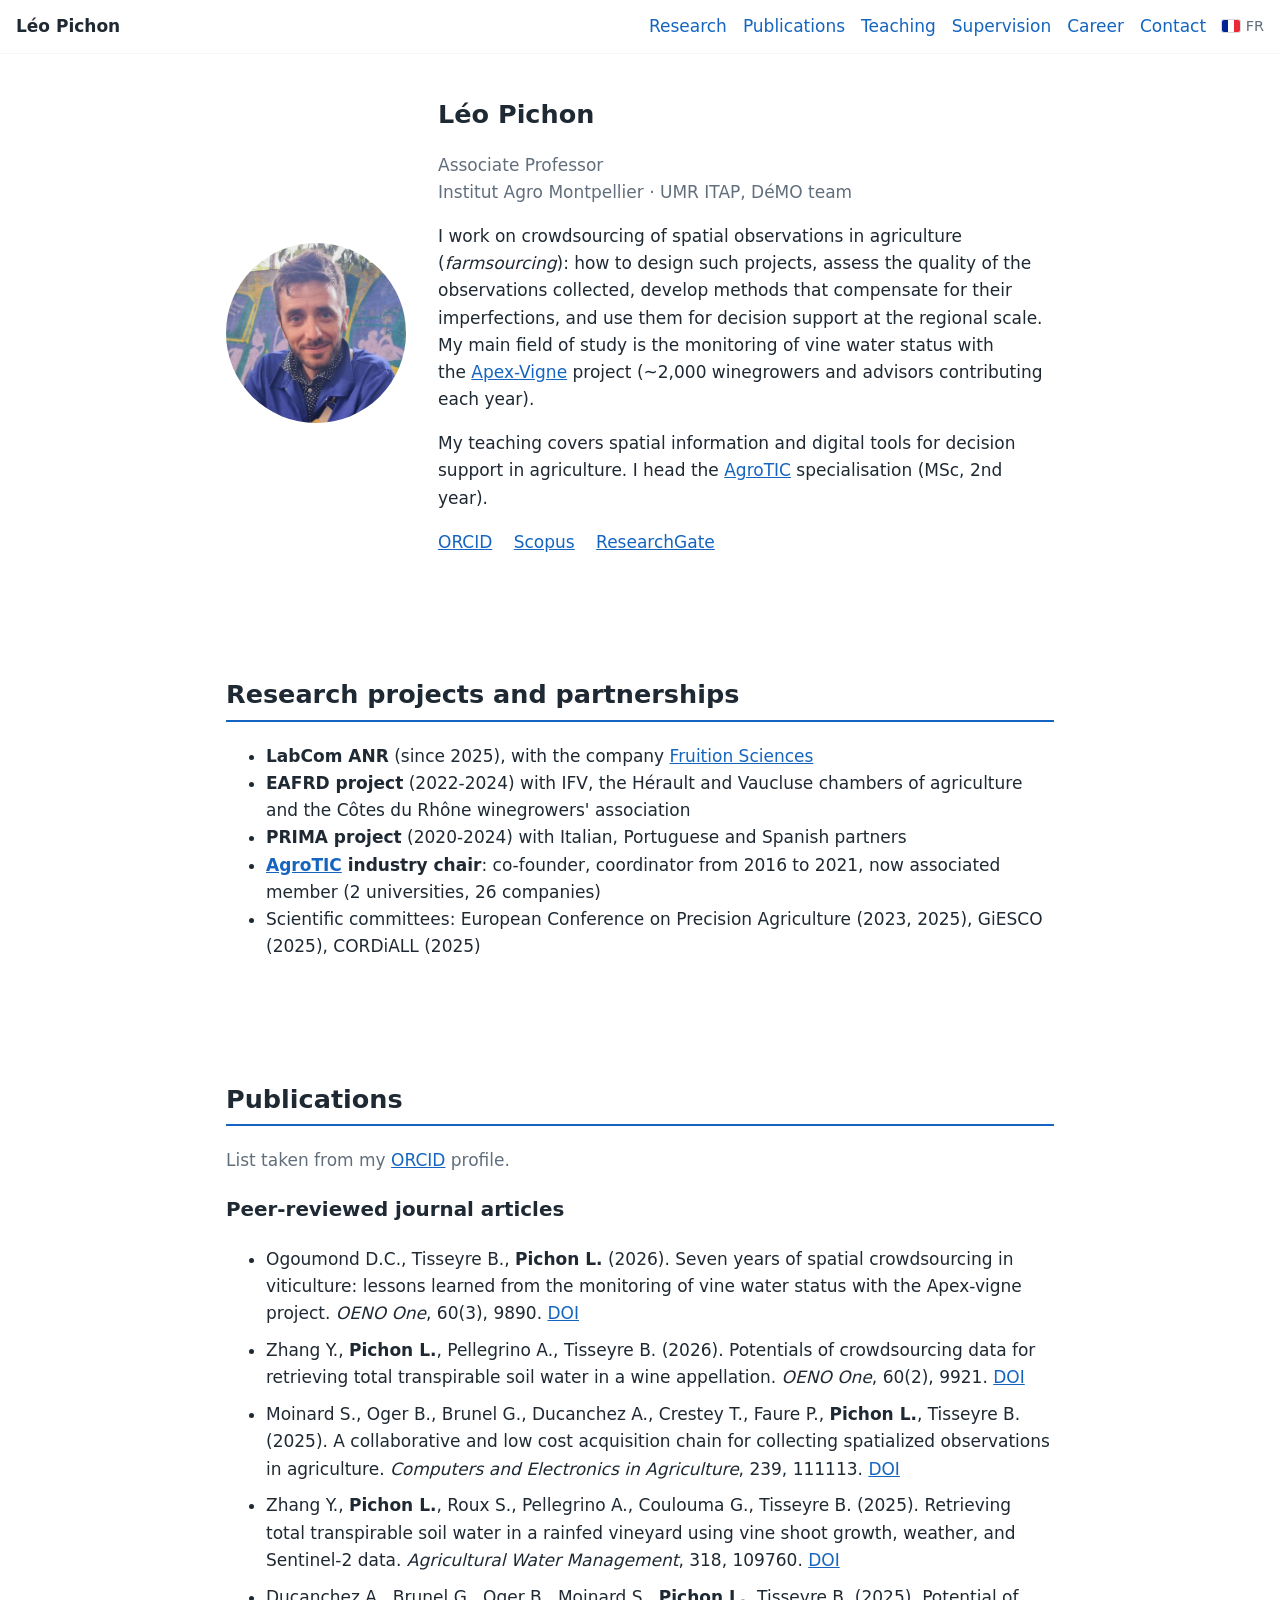
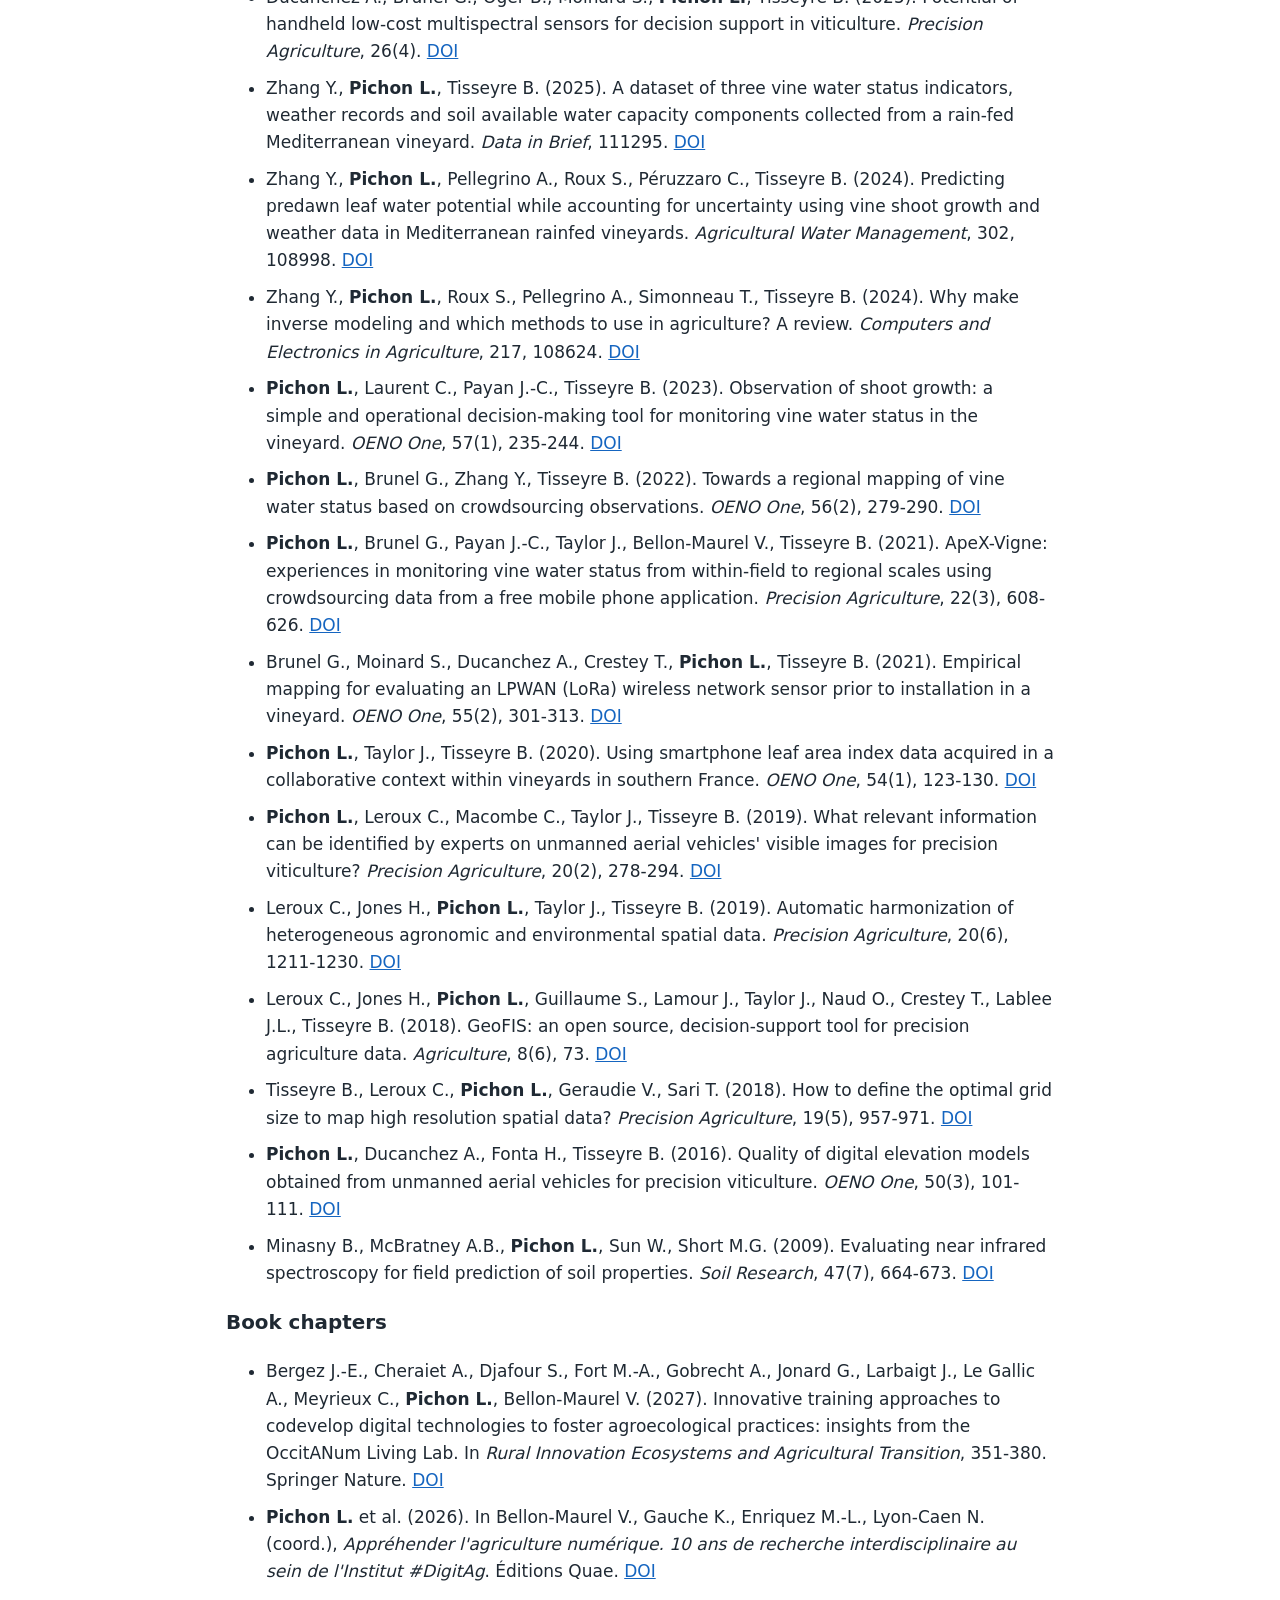
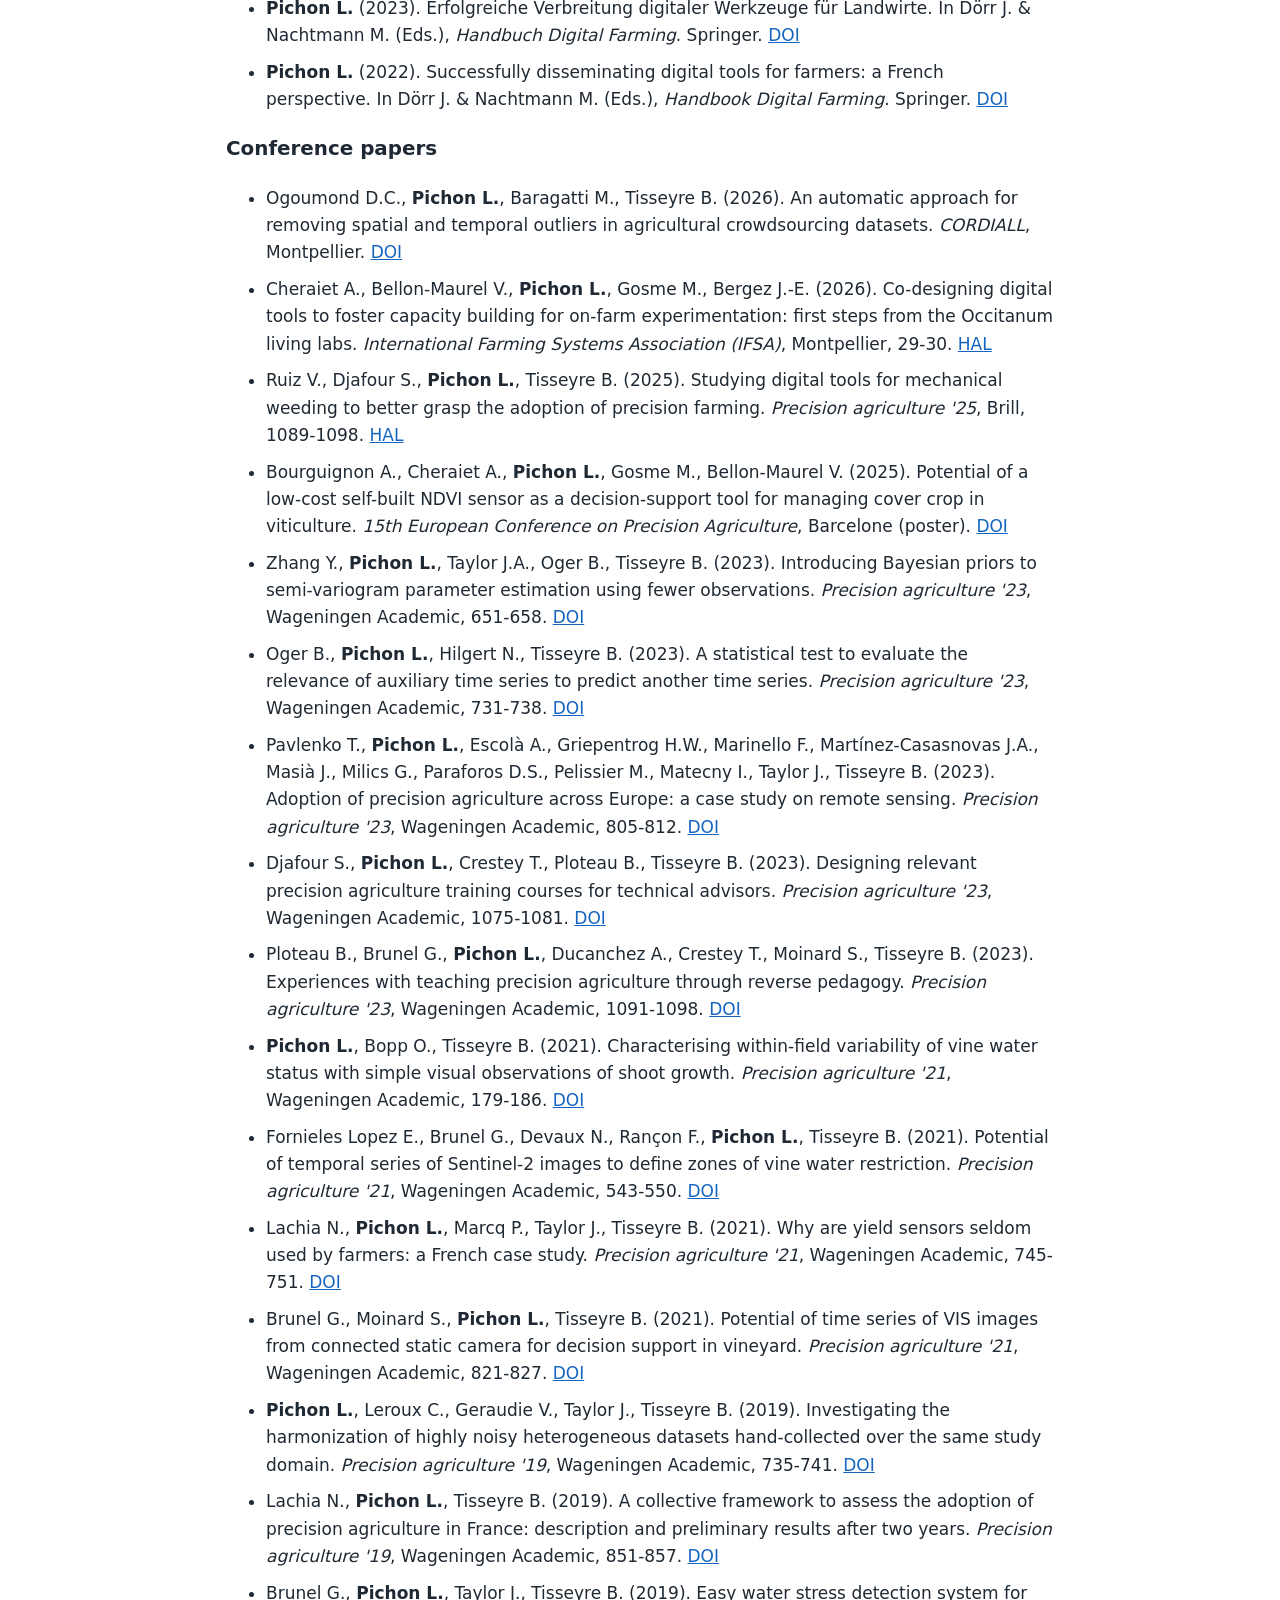
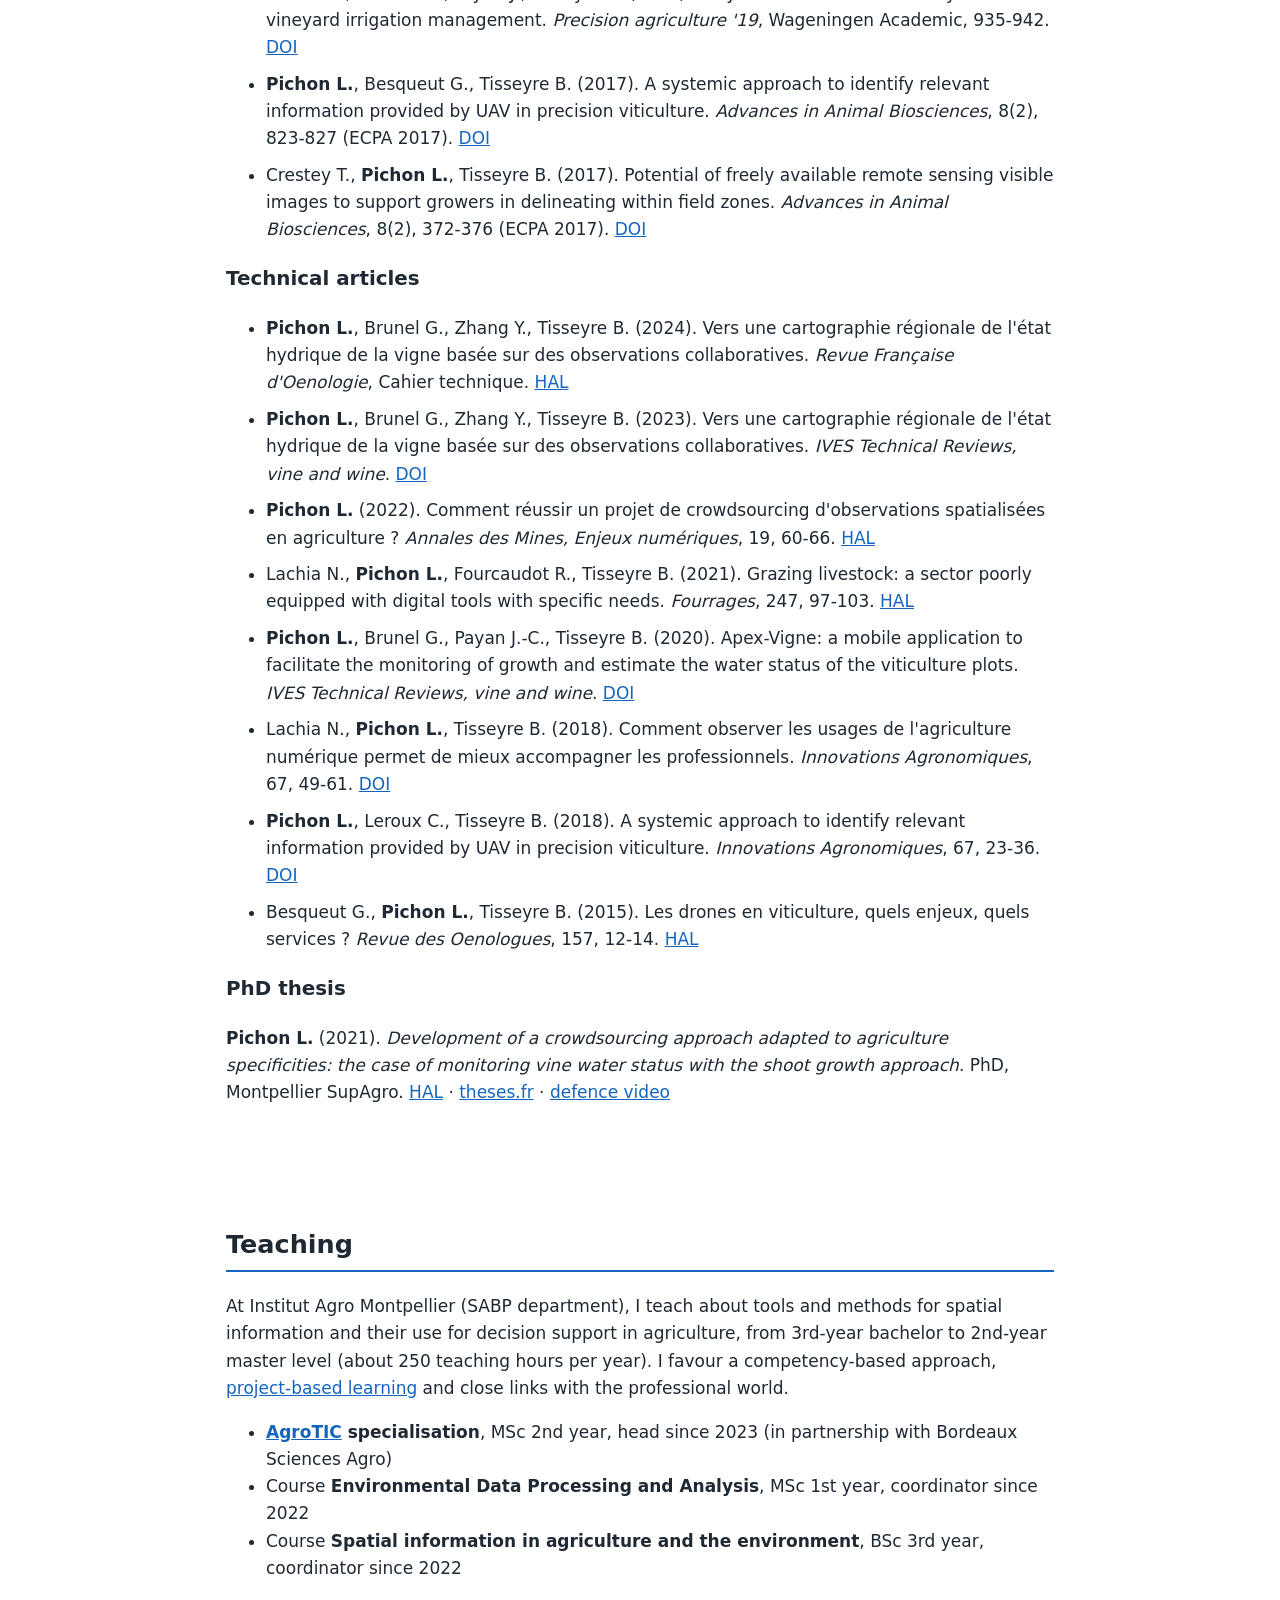
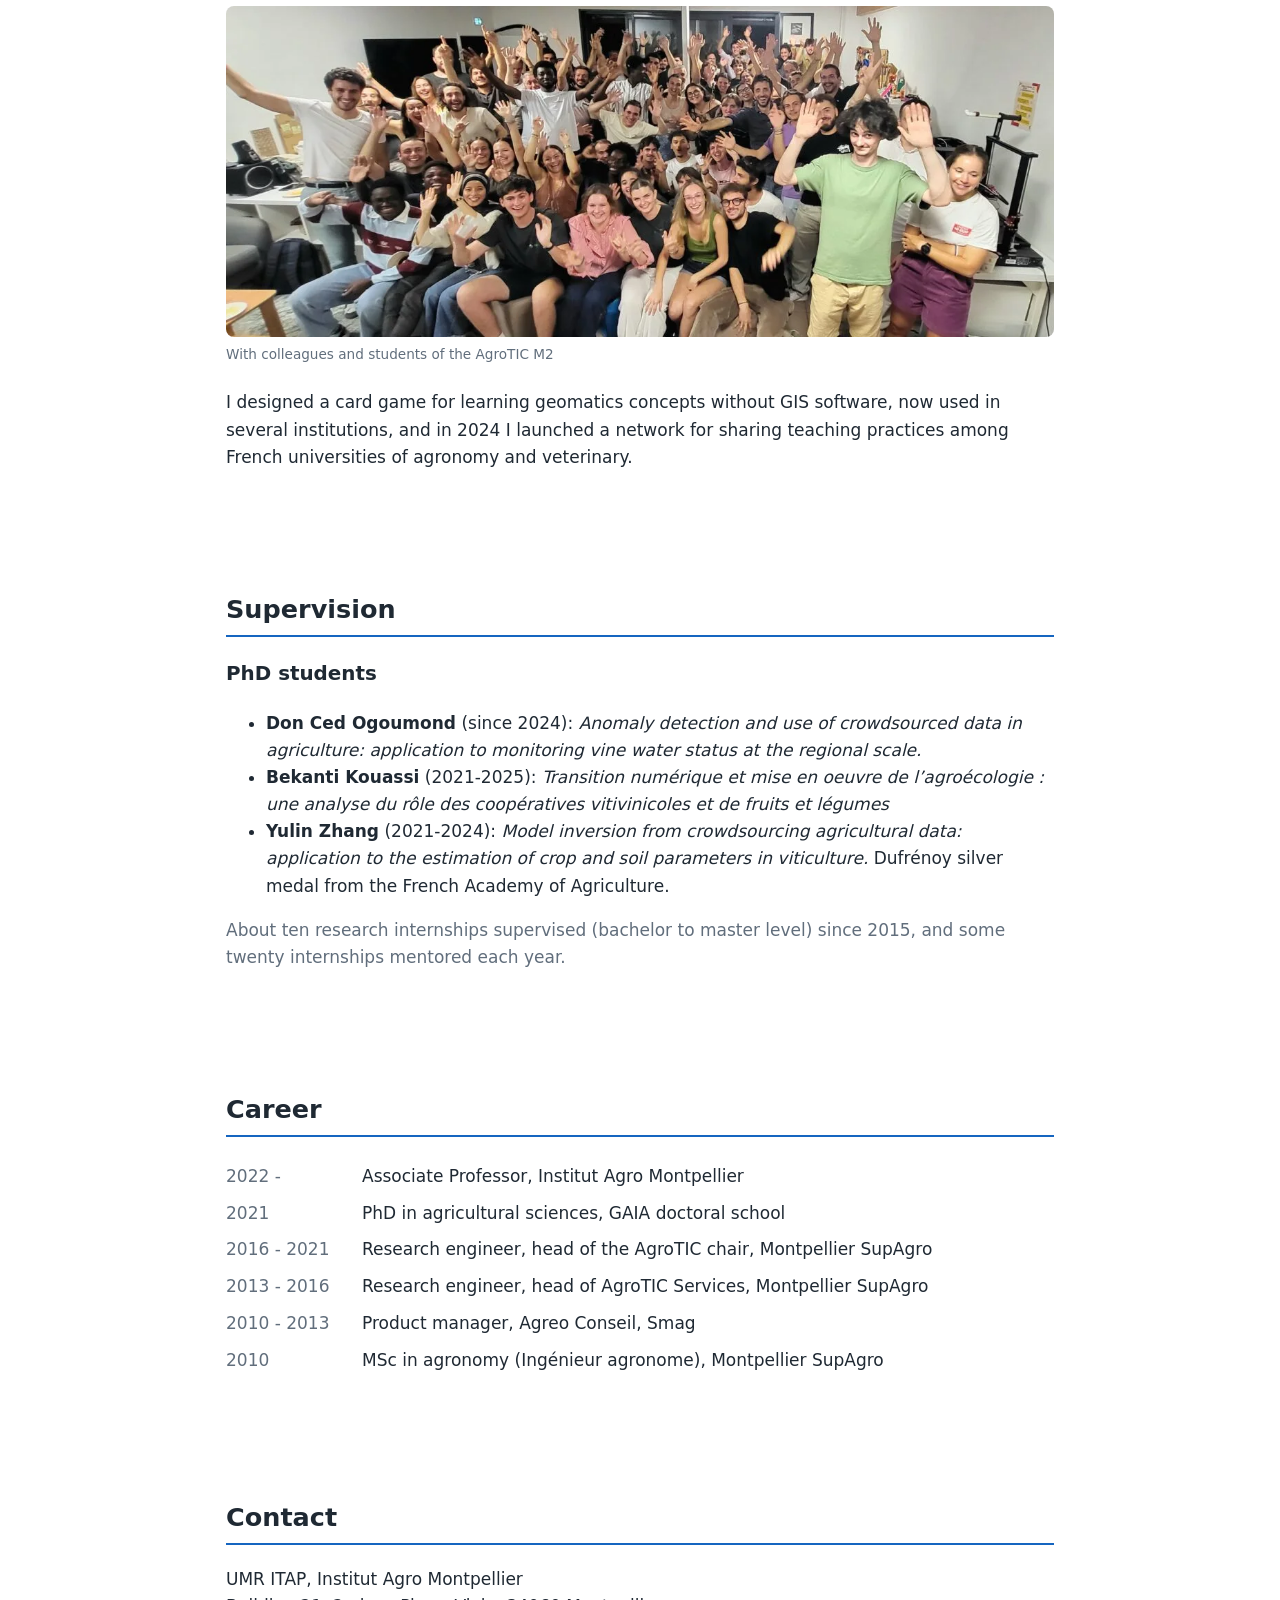
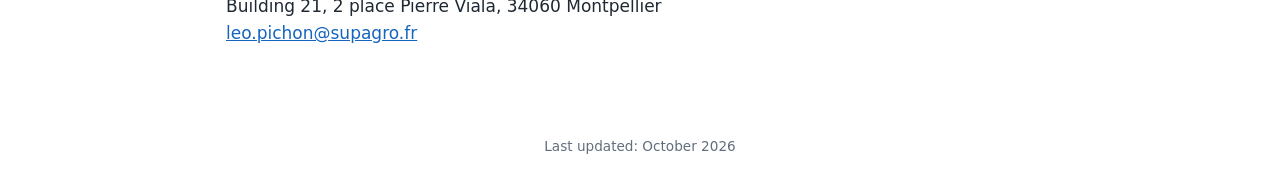
==== commit 3580c8d1: "Reprend les modifications de l'aperçu anglais Co-Authored-By: Claude Opus 5.5 (1M context) <noreply@" ====
--- a/en/index.html
+++ b/en/index.html
@@ -32,7 +32,7 @@
     <a href="#encadrement">Supervision</a>
     <a href="#parcours">Career</a>
     <a href="#contact">Contact</a>
-    <a class="lang" href="../" hreflang="fr" lang="fr" title="Version française"><svg viewBox="0 0 3 2" width="18" height="12" aria-hidden="true"><path fill="#002395" d="M0 0h1v2H0z"/><path fill="#fff" d="M1 0h1v2H1z"/><path fill="#ED2939" d="M2 0h1v2H2z"/></svg> FR</a>
+    <a class="lang" href="../" hreflang="fr" lang="fr" title="Version française"><svg viewBox="0 0 3 2" width="18" height="12" aria-hidden="true"><path fill="#002395" d="M0 0h1v2H0z"></path><path fill="#fff" d="M1 0h1v2H1z"></path><path fill="#ED2939" d="M2 0h1v2H2z"></path></svg> FR</a>
   </nav>
 </header>
 
@@ -43,11 +43,11 @@
       <h1>Léo Pichon</h1>
       <p class="tagline">Associate Professor<br>
         Institut Agro Montpellier · UMR ITAP, DéMO team</p>
-      <p>I work on the participatory collection of spatial observations in agriculture
-        (<em>crowdsourcing</em> or <em>farmsourcing</em>): how to design such projects,
-        assess the quality of the observations collected, develop methods that compensate for their imperfections, and use them for decision support at the territorial scale. My main field of study is the monitoring of vine water status with
-        the&nbsp;<a href="https://apexvigne.agrotic.org/">ApeX-Vigne</a> project, to which about 2,000 winegrowers and viticulture advisors contribute each year.</p>
-      <p>My teaching covers spatial information and the use of digital tools for decision support in agriculture. I head the <a href="https://www.agrotic.org/">AgroTIC</a> specialisation (MSc, 2nd year).</p>
+      <p>I work on crowdsourcing of spatial observations in agriculture
+        (<em>farmsourcing</em>): how to design such projects,
+        assess the quality of the observations collected, develop methods that compensate for their imperfections, and use them for decision support at the regional scale. My main field of study is the monitoring of vine water status with
+        the&nbsp;<a href="https://apexvigne.agrotic.org/">Apex-Vigne</a> project (~2,000 winegrowers and advisors contributing each year).</p>
+      <p>My teaching covers spatial information and digital tools for decision support in agriculture. I head the <a href="https://www.agrotic.org/">AgroTIC</a> specialisation (MSc, 2nd year).</p>
       <p class="links">
         <a href="https://orcid.org/0000-0001-9522-2682">ORCID</a>
         <a href="https://www.scopus.com/authid/detail.uri?authorId=57201085381">Scopus</a>
@@ -59,7 +59,7 @@
     <h2>Research projects and partnerships</h2><ul><li><strong>LabCom ANR</strong> (since 2025), with the company <a href="https://fruitionsciences.com/">Fruition Sciences</a></li>
       <li><strong>EAFRD project</strong> (2022-2024) with IFV, the Hérault and Vaucluse chambers of agriculture and the Côtes du Rhône winegrowers' association</li>
       <li><strong>PRIMA project</strong> (2020-2024) with Italian, Portuguese and Spanish partners</li>
-      <li><strong><a href="https://www.agrotic.org/mission/">AgroTIC</a> industry chair</strong>: co-founder, coordinator from 2016 to 2021, now associate faculty member (2 schools, 26 companies)</li>
+      <li><strong><a href="https://www.agrotic.org/mission/">AgroTIC</a> industry chair</strong>: co-founder, coordinator from 2016 to 2021, now associated member (2 universities, 26 companies)</li>
       <li>Scientific committees: European Conference on Precision Agriculture (2023, 2025), GiESCO (2025), CORDiALL (2025)</li>
     </ul>
   </section>
@@ -117,7 +117,7 @@
       <li><b>Pichon L.</b>, Besqueut G., Tisseyre B. (2017). A systemic approach to identify relevant information provided by UAV in precision viticulture. <em>Advances in Animal Biosciences</em>, 8(2), 823-827 (ECPA 2017). <a href="https://doi.org/10.1017/S2040470017001194">DOI</a></li>
       <li>Crestey T., <b>Pichon L.</b>, Tisseyre B. (2017). Potential of freely available remote sensing visible images to support growers in delineating within field zones. <em>Advances in Animal Biosciences</em>, 8(2), 372-376 (ECPA 2017). <a href="https://doi.org/10.1017/S2040470017000437">DOI</a></li>
     </ul>
-    <h3>Technical and outreach articles</h3>
+    <h3>Technical articles</h3>
     <ul class="pubs">
       <li><b>Pichon L.</b>, Brunel G., Zhang Y., Tisseyre B. (2024). Vers une cartographie régionale de l'état hydrique de la vigne basée sur des observations collaboratives. <em>Revue Française d'Oenologie</em>, Cahier technique. <a href="https://institut-agro-montpellier.hal.science/hal-04943262">HAL</a></li>
       <li><b>Pichon L.</b>, Brunel G., Zhang Y., Tisseyre B. (2023). Vers une cartographie régionale de l'état hydrique de la vigne basée sur des observations collaboratives. <em>IVES Technical Reviews, vine and wine</em>. <a href="https://doi.org/10.20870/ives-tr.2023.7499">DOI</a></li>
@@ -135,7 +135,7 @@
 
   <section id="enseignement">
     <h2>Teaching</h2>
-    <p>At Institut Agro Montpellier (SABP department), I teach the tools and methods of spatial information
+    <p>At Institut Agro Montpellier (SABP department), I teach about tools and methods for spatial information
       and their use for decision support in agriculture, from 3rd-year bachelor to 2nd-year master level (about 250 teaching hours per year).
       I favour a competency-based approach, <a href="https://www.youtube.com/watch?v=vGZlplYFHZA">project-based learning</a> and close links with the professional world.</p>
     <ul>
@@ -143,11 +143,10 @@
     </ul>
     <figure class="photo">
       <img src="../assets/paella.webp" width="1200" height="480" alt="AgroTIC specialisation graduation paella, with teachers, students and graduates" loading="lazy">
-      <figcaption>With colleagues and students of the AgroTIC specialisation</figcaption>
+      <figcaption>With colleagues and students of the AgroTIC M2</figcaption>
     </figure>
     <p>I designed a card game for learning geomatics concepts without GIS software, now
-      used in several institutions, and in 2024 I launched a network for sharing teaching practices among
-      faculty members of French agronomy and veterinary schools.</p>
+      used in several institutions, and in 2024 I launched a network for sharing teaching practices among French universities of agronomy and veterinary.</p>
   </section>
 
   <section id="encadrement">
